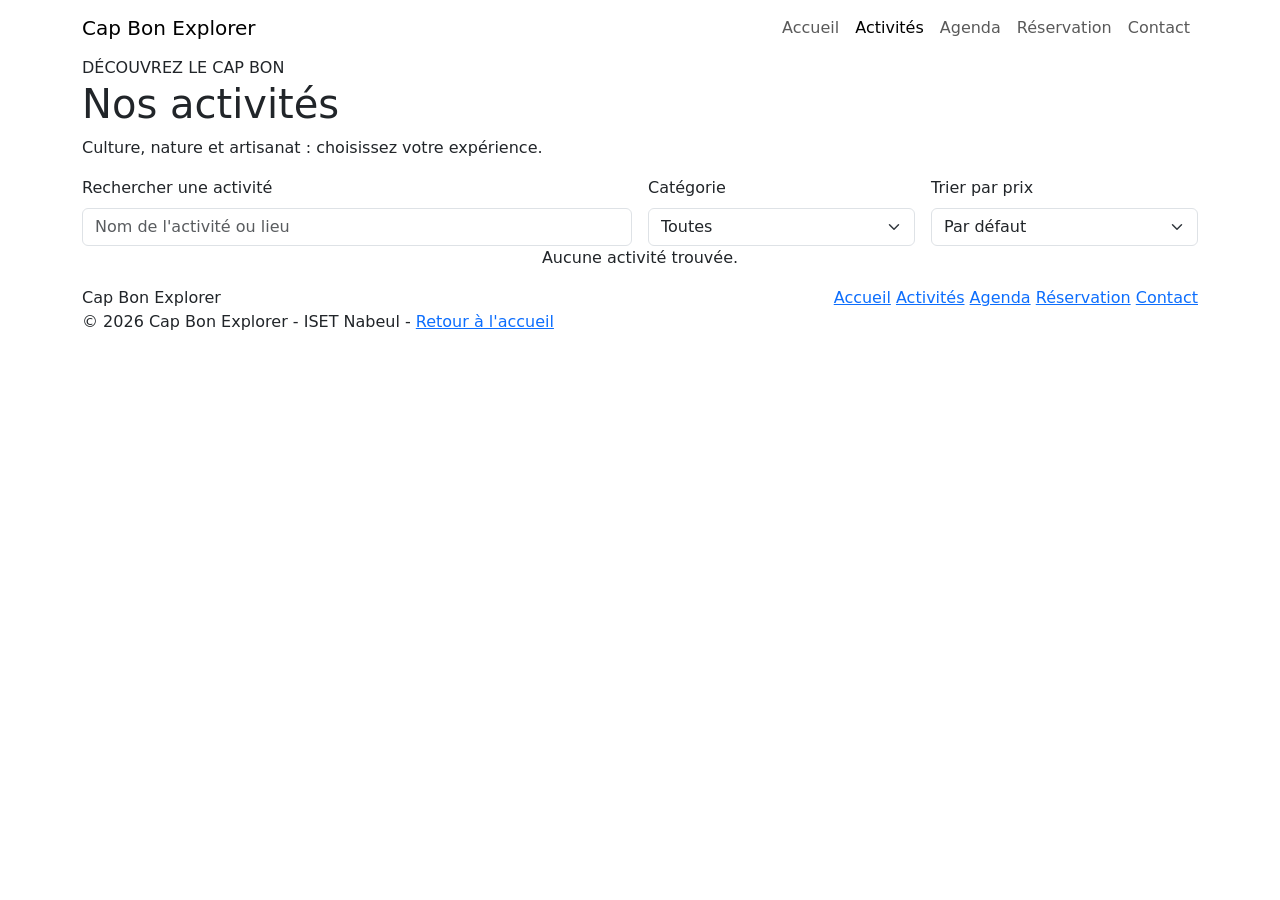
==== activites.html @ df8b0393 "add page activites.html" ====
<!DOCTYPE html>
<html lang="fr">
<head>
    <meta charset="UTF-8">
    <meta name="viewport" content="width=device-width, initial-scale=1.0">
    <title>Activités - Cap Bon Explorer</title>
    <link href="https://cdn.jsdelivr.net/npm/bootstrap@5.3.3/dist/css/bootstrap.min.css" rel="stylesheet">
    <link rel="stylesheet" href="css/style.css">
</head>
<body>

<header>
    <nav class="navbar navbar-expand-lg">
        <div class="container">
            <a class="navbar-brand" href="index.html">Cap Bon <span>Explorer</span></a>
            <button class="navbar-toggler" type="button" data-bs-toggle="collapse" data-bs-target="#menu" aria-label="Menu">
                <span class="navbar-toggler-icon"></span>
            </button>
            <div class="collapse navbar-collapse" id="menu">
                <ul class="navbar-nav ms-auto">
                    <li class="nav-item"><a class="nav-link" href="index.html">Accueil</a></li>
                    <li class="nav-item"><a class="nav-link active" href="activites.html">Activités</a></li>
                    <li class="nav-item"><a class="nav-link" href="agenda.html">Agenda</a></li>
                    <li class="nav-item"><a class="nav-link" href="reservation.html">Réservation</a></li>
                    <li class="nav-item"><a class="nav-link" href="contact.html">Contact</a></li>
                </ul>
            </div>
        </div>
    </nav>
</header>

<main>

    <section class="page container">

        <span class="tag">DÉCOUVREZ LE CAP BON</span>
        <h1>Nos activités</h1>
        <p class="intro">Culture, nature et artisanat : choisissez votre expérience.</p>

        <div class="box-sand row g-3 mb-4">
            <div class="col-md-6">
                <label for="search" class="form-label">Rechercher une activité</label>
                <input type="text" id="search" class="form-control" placeholder="Nom de l'activité ou lieu">
            </div>
            <div class="col-md-3">
                <label for="category" class="form-label">Catégorie</label>
                <select id="category" class="form-select">
                    <option value="Toutes">Toutes</option>
                    <option value="Culture">Culture</option>
                    <option value="Artisanat">Artisanat</option>
                    <option value="Nature">Nature</option>
                    <option value="Découverte">Découverte</option>
                </select>
            </div>
            <div class="col-md-3">
                <label for="sort" class="form-label">Trier par prix</label>
                <select id="sort" class="form-select">
                    <option value="defaut">Par défaut</option>
                    <option value="croissant">Prix croissant</option>
                    <option value="decroissant">Prix décroissant</option>
                </select>
            </div>
        </div>

        <p id="result-count"></p>

        <!-- les cartes sont créées par activites.js -->
        <div class="row g-4" id="activities-list"></div>

        <p id="no-results" class="text-center">Aucune activité trouvée.</p>

    </section>

    <div class="modal fade" id="activityModal" tabindex="-1" aria-labelledby="modal-title" aria-hidden="true">
        <div class="modal-dialog modal-dialog-centered">
            <div class="modal-content">
                <div class="modal-header">
                    <h2 class="modal-title h5" id="modal-title"></h2>
                    <button type="button" class="btn-close" data-bs-dismiss="modal" aria-label="Fermer"></button>
                </div>
                <div class="modal-body">
                    <p id="modal-info" class="fw-bold"></p>
                    <p id="modal-description"></p>
                    <a href="reservation.html" id="modal-reserve" class="btn-site btn-orange">Réserver</a>
                </div>
            </div>
        </div>
    </div>
</main>

<footer>
    <div class="container">
        <div class="footer-top d-flex flex-column flex-md-row justify-content-between align-items-md-center gap-3">
            <a href="index.html" class="navbar-brand">Cap Bon <span>Explorer</span></a>
            <nav>
                <a href="index.html">Accueil</a>
                <a href="activites.html">Activités</a>
                <a href="agenda.html">Agenda</a>
                <a href="reservation.html">Réservation</a>
                <a href="contact.html">Contact</a>
            </nav>
        </div>
        <p>© 2026 Cap Bon Explorer - ISET Nabeul - <a href="index.html">Retour à l'accueil</a></p>
    </div>
</footer>

<script src="https://cdn.jsdelivr.net/npm/bootstrap@5.3.3/dist/js/bootstrap.bundle.min.js"></script>
<script src="js/activites.js"></script>
</body>
</html>
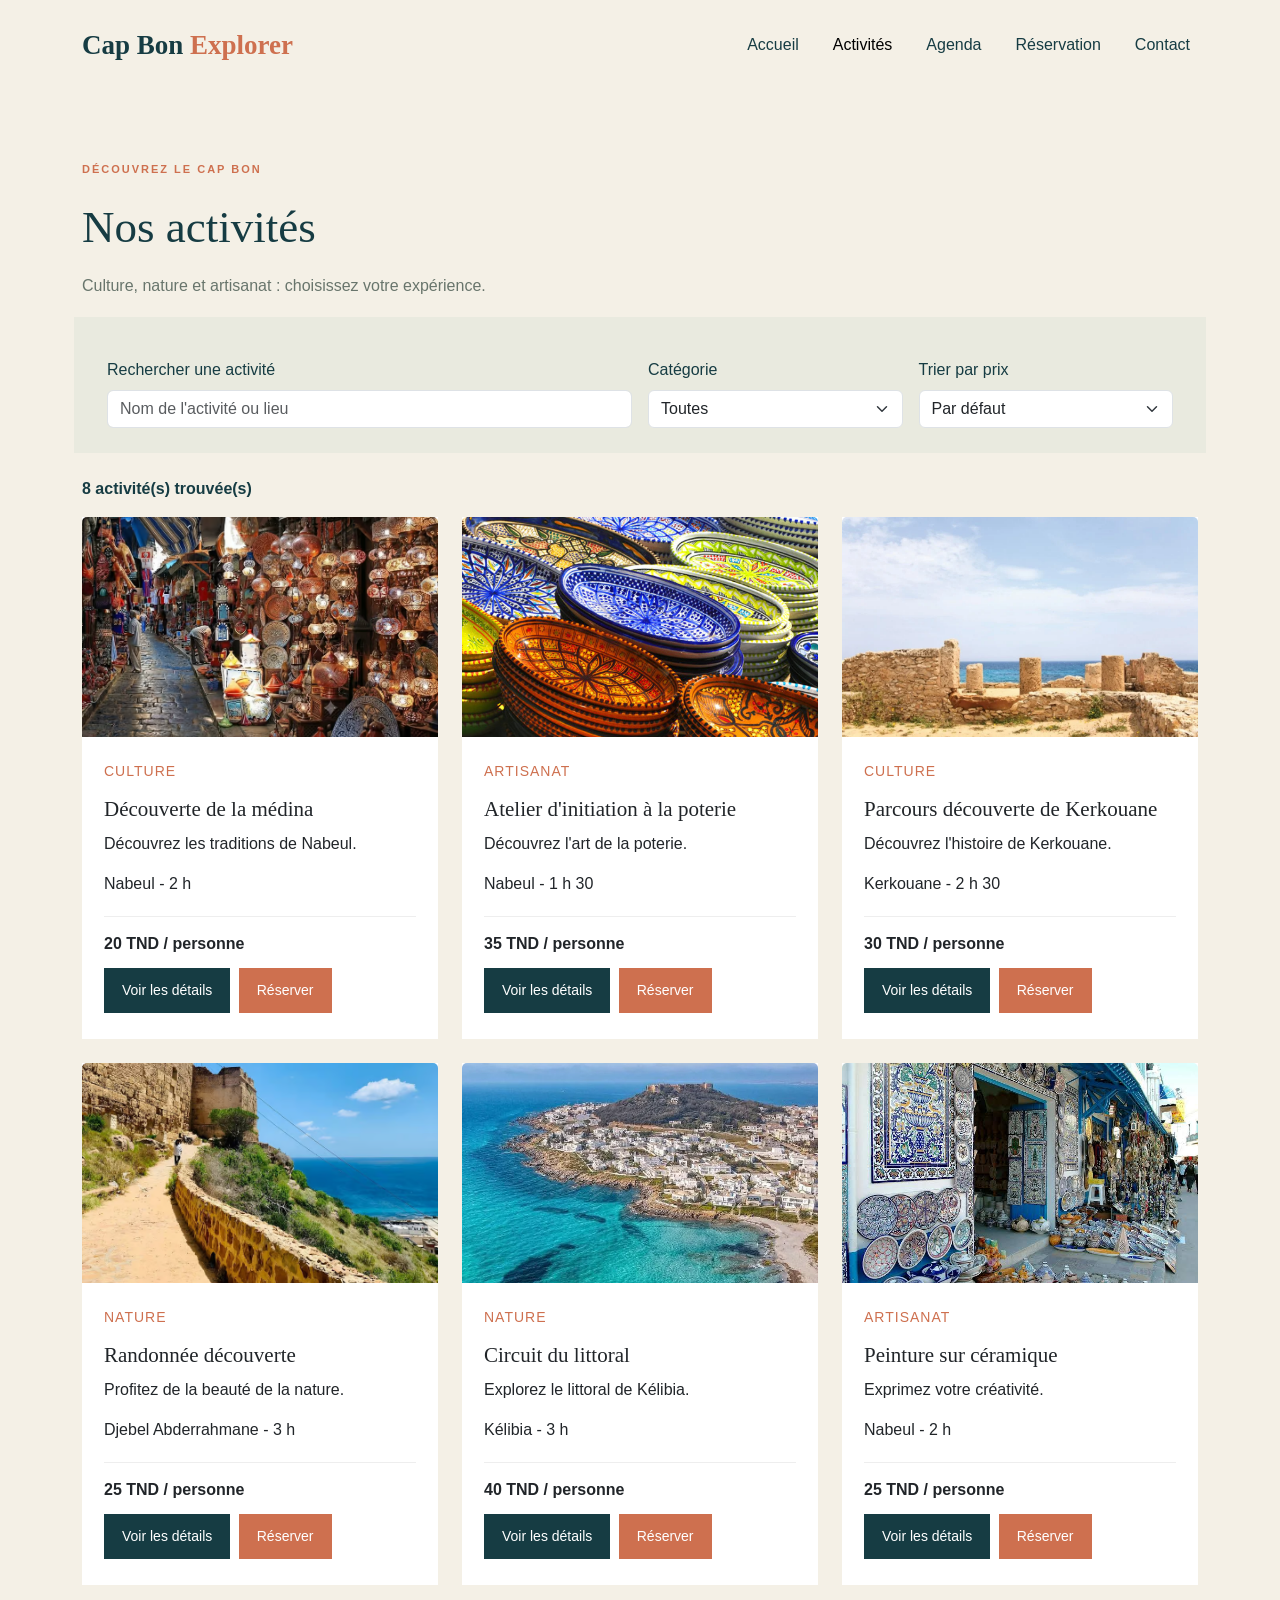
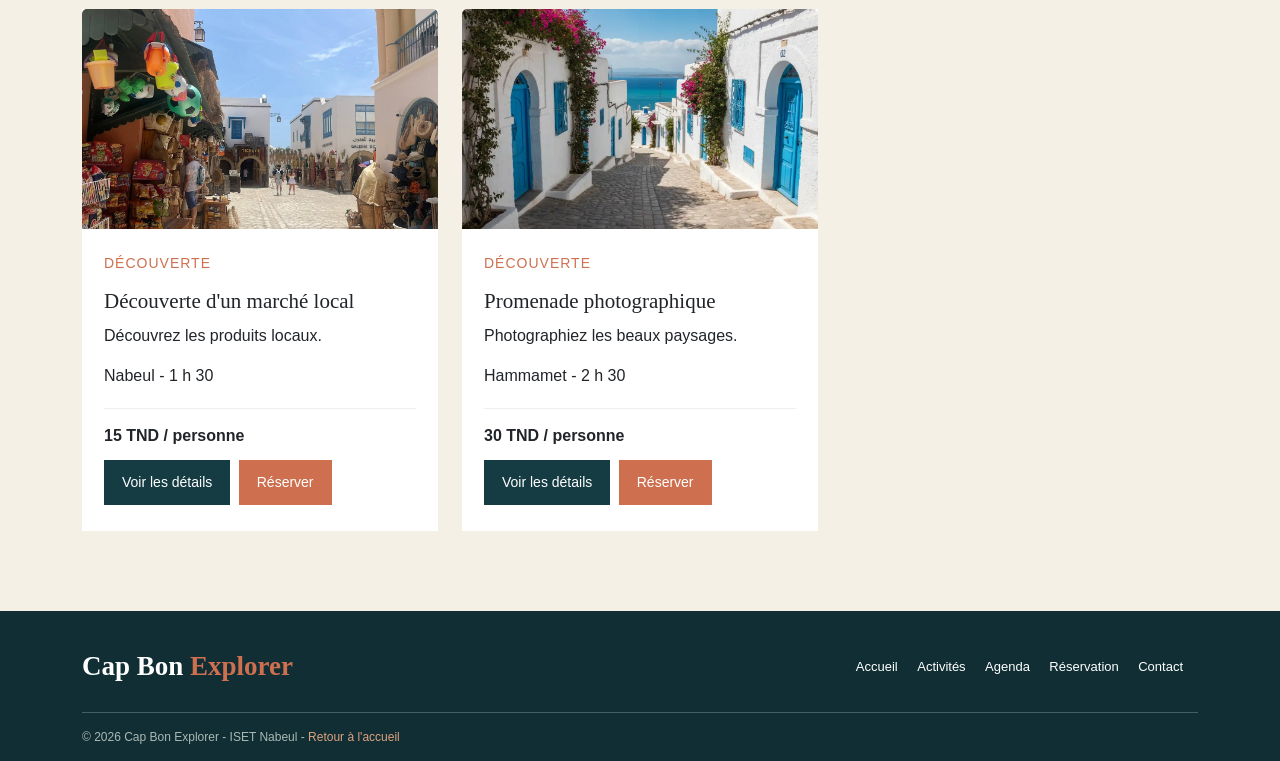
==== commit 58e4f16a: "update icone de site" ====
--- a/activites.html
+++ b/activites.html
@@ -6,6 +6,7 @@
     <title>Activités - Cap Bon Explorer</title>
     <link href="https://cdn.jsdelivr.net/npm/bootstrap@5.3.3/dist/css/bootstrap.min.css" rel="stylesheet">
     <link rel="stylesheet" href="css/style.css">
+    <link rel="icon" type="image/png" href="images/Coastal C Sun Wave Emblem.png">
 </head>
 <body>
 
--- a/css/style.css
+++ b/css/style.css
@@ -0,0 +1,156 @@
+body {
+    background-color: #F4F0E6;
+    color: #163C43;
+    font-family: Arial, sans-serif;
+}
+
+a { color: #CE704F; text-decoration: none; }
+
+h1, h2, h3 { font-family: Georgia, serif; }
+h2 { font-size: 35px; margin: 20px 0; }
+
+.tag {
+    color: #CE704F;
+    font-size: 11px;
+    font-weight: bold;
+    letter-spacing: 2px;
+}
+
+/* textes en gris */
+.intro, .hero-text p, .about-text, .band p { color: #68756C; }
+
+.section { padding-top: 75px; padding-bottom: 75px; }
+.band { background-color: #E9EADF; }
+
+.form-control:focus, .form-select:focus {
+    border-color: #CE704F;
+    box-shadow: none;
+}
+
+/* messages cachés au départ (affichés par JavaScript) */
+#no-results, #error-message, #result, #confirmation { display: none; }
+#result-count { font-weight: bold; }
+
+/* boutons */
+.btn-site {
+    display: inline-block;
+    padding: 12px 18px;
+    margin: 4px 4px 4px 0;
+    border: 0;
+    color: white;
+    font-size: 14px;
+    cursor: pointer;
+    transition: 0.3s;
+}
+.btn-site:hover { opacity: 0.8; color: white; }
+.btn-blue { background-color: #163C43; }
+.btn-orange { background-color: #CE704F; }
+.btn-olive { background-color: #899477; }
+
+/* boîtes */
+.box { background-color: white; padding: 25px; }
+.box-sand { background-color: #E9EADF; padding: 25px; }
+
+/* navbar */
+.navbar { padding: 20px 0; }
+.navbar-brand {
+    color: #163C43;
+    font-family: Georgia, serif;
+    font-size: 27px;
+    font-weight: bold;
+}
+.navbar-brand span { color: #CE704F; }
+.nav-link { color: #163C43; margin-left: 18px; }
+.nav-link:hover, .nav-link.active { color: #CE704F; }
+
+/* accueil */
+.hero { padding-top: 45px; padding-bottom: 80px; }
+.hero h1 { font-size: 70px; line-height: 1.1; margin: 25px 0; }
+.hero h1 i { color: #CE704F; font-weight: normal; }
+.hero-text p { line-height: 1.8; max-width: 400px; }
+
+.hero-picture img {
+    width: 100%;
+    height: 450px;
+    object-fit: cover;
+    border-radius: 48% 48% 3px 3px;
+}
+
+.about { border-top: 1px solid #ddd9cc; }
+.about-text { line-height: 1.9; }
+
+.section-title h2 { margin-bottom: 0; }
+
+.why ul { list-style-type: square; padding-left: 20px; margin-top: 25px; }
+.why li { padding: 10px 0; }
+
+.booking { background-color: #163C43; color: white; text-align: center; }
+.booking .tag { color: #DDA17F; }
+.booking h2 { font-size: 38px; }
+.booking p { color: #CDD7D1; }
+
+/* cartes des activités */
+.place-card {
+    height: 100%;
+    border: 0;
+    border-radius: 0;
+    transition: 0.3s;
+}
+.place-card:hover {
+    transform: translateY(-6px);
+    box-shadow: 0px 8px 20px rgba(22, 60, 67, 0.2);
+}
+.place-card img { height: 220px; object-fit: cover; }
+.place-card .card-body { padding: 22px; }
+.place-card small { color: #CE704F; letter-spacing: 1px; }
+.place-card h3 { font-size: 21px; margin: 14px 0 10px; }
+
+.card-bottom {
+    border-top: 1px solid #eee;
+    padding-top: 15px;
+    margin-top: 20px;
+}
+
+/* pages internes */
+.page { padding-top: 65px; padding-bottom: 80px; }
+.page h1 { font-size: 45px; margin: 20px 0; }
+.intro { margin-bottom: 35px; }
+
+.modal-header { background-color: #E9EADF; }
+
+/* agenda */
+.agenda-table { background-color: white; }
+.agenda-table thead th { background-color: #163C43; color: white; padding: 15px; }
+.agenda-table td { padding: 15px; }
+.agenda-table caption { color: #CE704F; font-weight: bold; }
+
+/* réservation */
+.price-line { padding: 15px 0; border-bottom: 1px solid #d5d8cc; }
+.total-line { font-size: 18px; color: #CE704F; }
+
+/* contact */
+.contact-image { width: 100%; height: 300px; object-fit: cover; }
+.image-caption { color: #68756C; margin-top: 10px; font-size: 13px; }
+.accordion-button:focus { box-shadow: none; }
+
+/* footer */
+footer { background-color: #102E34; color: white; padding: 35px 0 15px; }
+.footer-top { margin-bottom: 25px; }
+footer .navbar-brand { color: white; }
+.footer-top nav a { color: white; margin-right: 15px; font-size: 13px; }
+footer p {
+    border-top: 1px solid #426066;
+    padding-top: 15px;
+    margin: 0;
+    color: #AAB9B2;
+    font-size: 12px;
+}
+footer p a { color: #DDA17F; }
+
+/* mobile */
+@media (max-width: 768px) {
+    .hero { padding-top: 25px; }
+    .hero h1 { font-size: 46px; }
+    .hero-picture img { height: 300px; margin-top: 25px; }
+    .section { padding-top: 55px; padding-bottom: 55px; }
+}
